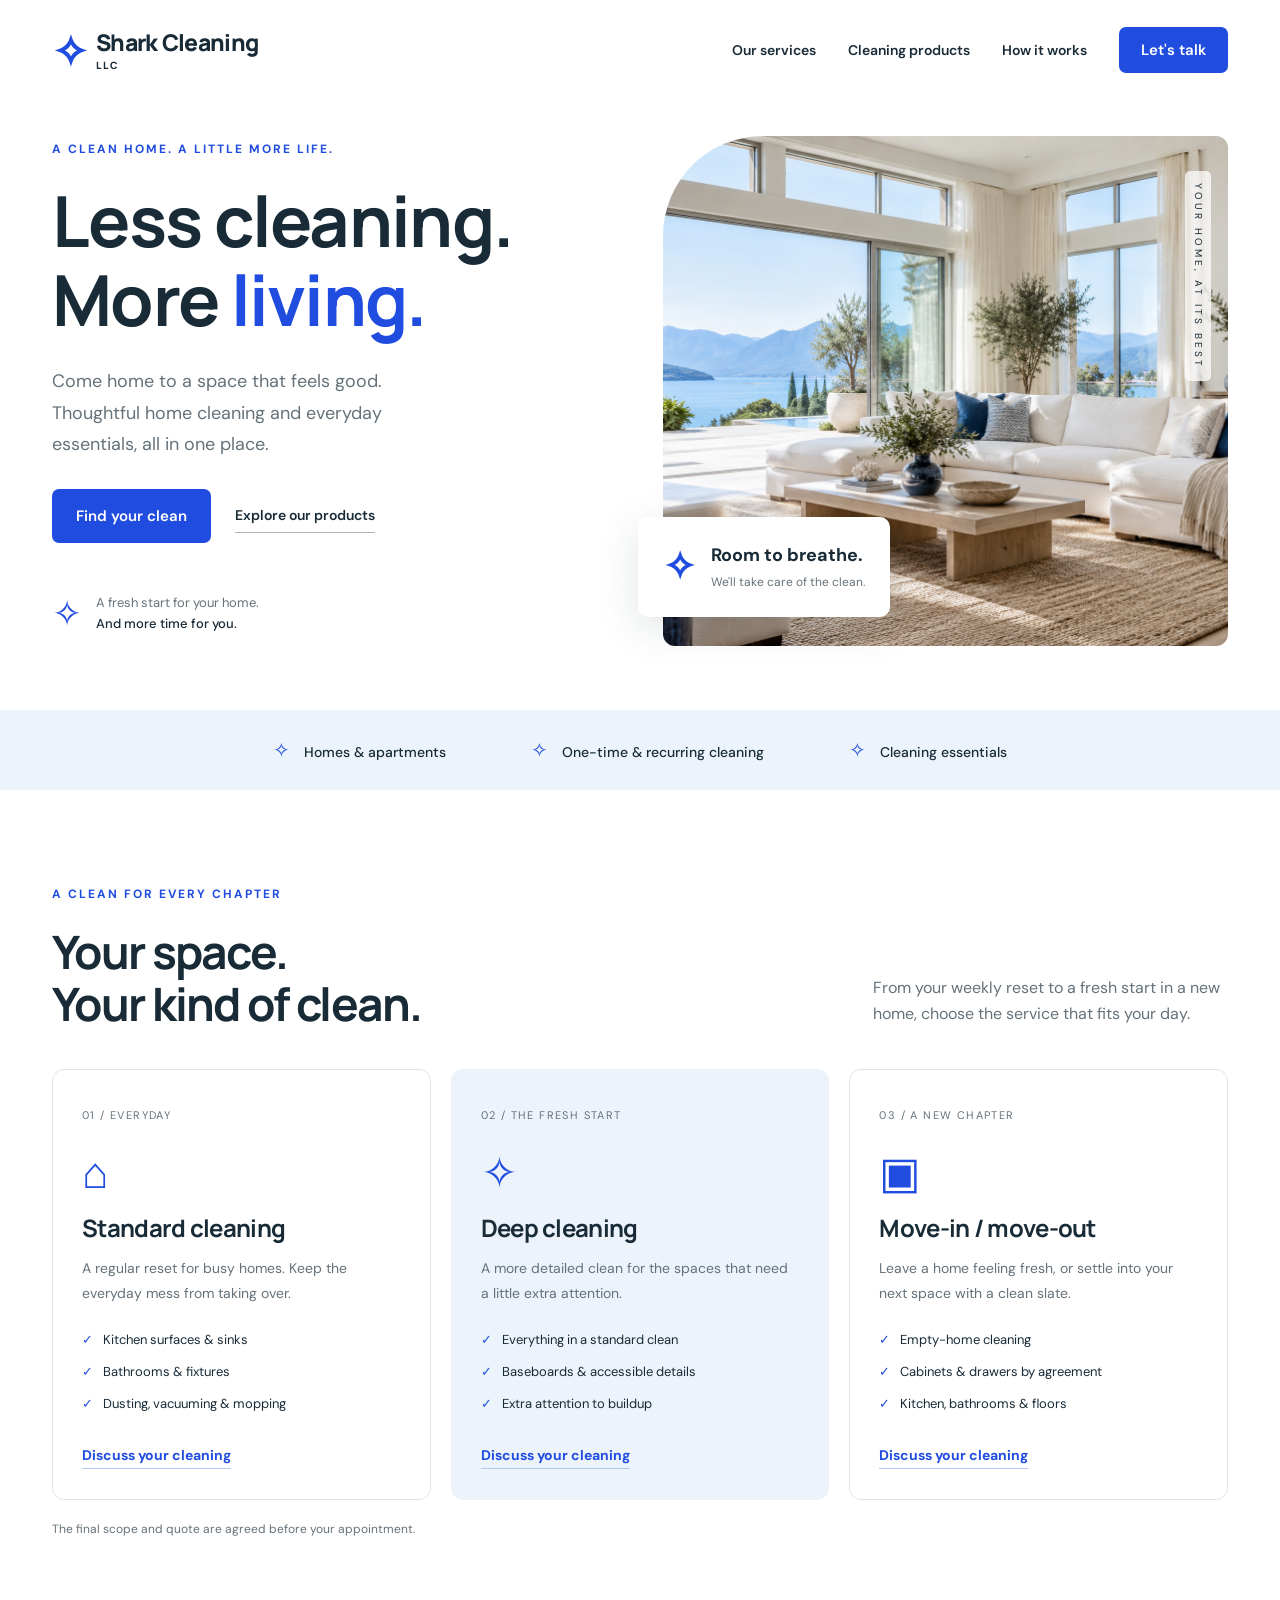
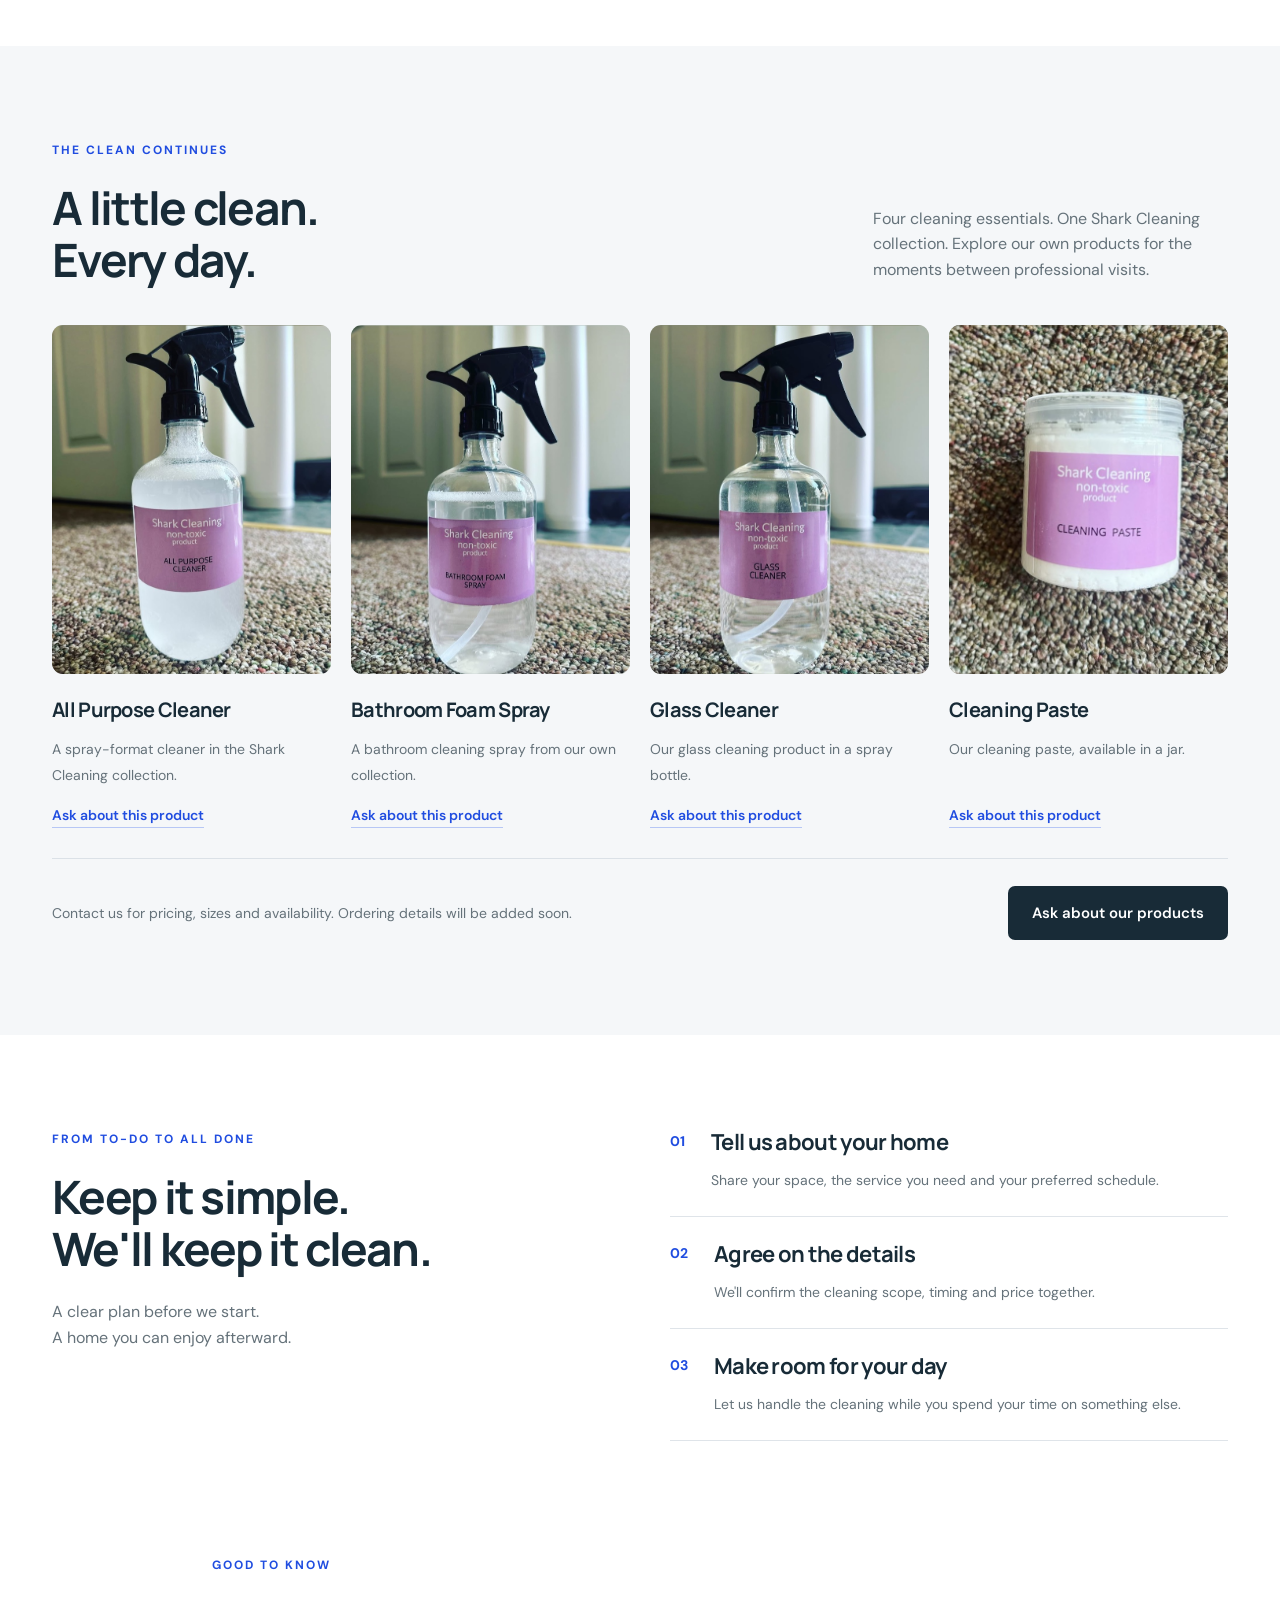
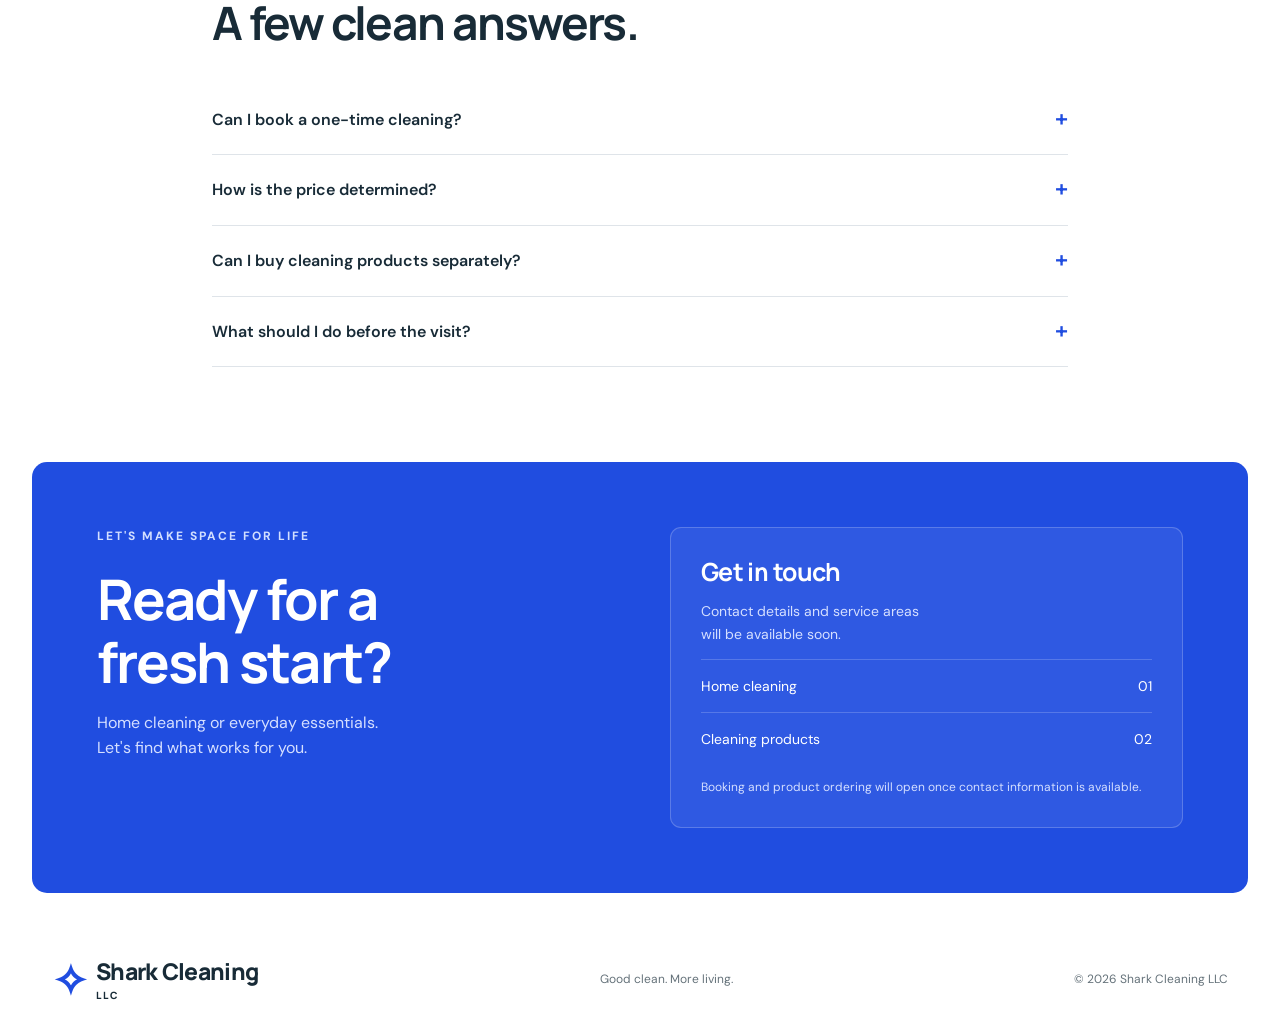
==== index.html @ 8e0f3766 "Add files via upload" ====
<!doctype html>
<html lang="en"><head><meta charset="UTF-8"><meta name="viewport" content="width=device-width,initial-scale=1"><title>Shark Cleaning LLC — Home cleaning & cleaning essentials</title><meta name="description" content="Explore home cleaning services and a collection of cleaning essentials from Shark Cleaning LLC."><link rel="icon" type="image/svg+xml" href="data:image/svg+xml,%3Csvg xmlns='http://www.w3.org/2000/svg' viewBox='0 0 32 32'%3E%3Crect width='32' height='32' rx='9' fill='%231d49db'/%3E%3Cpath d='M7 17L16 9l9 8M11 15v10h10V15' fill='none' stroke='white' stroke-width='2.5'/%3E%3C/svg%3E"><link rel="stylesheet" href="style.css"></head>
<body><header><a class="brand" href="#"><span class="brandmark">✧</span><span class="brand-name">Shark Cleaning<small>LLC</small></span></a><button class="menu" aria-label="Open navigation" aria-expanded="false">☰</button><nav aria-label="Main navigation"><a href="#services">Our services</a><a href="#products">Cleaning products</a><a href="#how">How it works</a><a class="button small" href="#contact">Let's talk</a></nav></header><main>
<section class="hero"><div class="hero-copy"><p class="eyebrow">A CLEAN HOME. A LITTLE MORE LIFE.</p><h1>Less cleaning.<br>More <span>living.</span></h1><p class="lead">Come home to a space that feels good. Thoughtful home cleaning and everyday essentials, all in one place.</p><div class="actions"><a class="button" href="#services">Find your clean</a><a class="text-link" href="#products">Explore our products</a></div><div class="hero-note"><span>✧</span><p>A fresh start for your home.<br><strong>And more time for you.</strong></p></div></div><div class="hero-visual"><img src="hero.png" alt="Bright, freshly cleaned living room with a white sofa and blue accents" width="1536" height="1024"><div class="photo-tag"><span>✧</span><div>Room to breathe.<small>We'll take care of the clean.</small></div></div><span class="vertical-label">YOUR HOME, AT ITS BEST</span></div></section>
<div class="ribbon"><span>Homes & apartments</span><span>One-time & recurring cleaning</span><span>Cleaning essentials</span></div>
<section id="services" class="section"><div class="section-heading"><div><p class="eyebrow">A CLEAN FOR EVERY CHAPTER</p><h2>Your space.<br>Your kind of clean.</h2></div><p>From your weekly reset to a fresh start in a new home, choose the service that fits your day.</p></div><div class="cards"><article class="service"><span class="card-number">01 / EVERYDAY</span><span class="service-icon">⌂</span><h3>Standard cleaning</h3><p>A regular reset for busy homes. Keep the everyday mess from taking over.</p><ul><li>Kitchen surfaces & sinks</li><li>Bathrooms & fixtures</li><li>Dusting, vacuuming & mopping</li></ul><a href="#contact">Discuss your cleaning</a></article><article class="service featured"><span class="card-number">02 / THE FRESH START</span><span class="service-icon">✧</span><h3>Deep cleaning</h3><p>A more detailed clean for the spaces that need a little extra attention.</p><ul><li>Everything in a standard clean</li><li>Baseboards & accessible details</li><li>Extra attention to buildup</li></ul><a href="#contact">Discuss your cleaning</a></article><article class="service"><span class="card-number">03 / A NEW CHAPTER</span><span class="service-icon">▣</span><h3>Move-in / move-out</h3><p>Leave a home feeling fresh, or settle into your next space with a clean slate.</p><ul><li>Empty-home cleaning</li><li>Cabinets & drawers by agreement</li><li>Kitchen, bathrooms & floors</li></ul><a href="#contact">Discuss your cleaning</a></article></div><p class="fine">The final scope and quote are agreed before your appointment.</p></section>
<section id="products" class="products section"><div class="section-heading"><div><p class="eyebrow">THE CLEAN CONTINUES</p><h2>A little clean.<br>Every day.</h2></div><p>Four cleaning essentials. One Shark Cleaning collection. Explore our own products for the moments between professional visits.</p></div><div class="product-grid real-products"><article class="product"><div class="product-photo spray"><img src="IMG_4723.jpeg" alt="Shark Cleaning All Purpose Cleaner" loading="lazy" width="709" height="1536"></div><div class="product-title"><h3>All Purpose Cleaner</h3></div><p>A spray-format cleaner in the Shark Cleaning collection.</p><a class="product-enquire" href="#contact">Ask about this product</a></article><article class="product"><div class="product-photo spray"><img src="IMG_4722.jpeg" alt="Shark Cleaning Bathroom Foam Spray" loading="lazy" width="709" height="1536"></div><div class="product-title"><h3>Bathroom Foam Spray</h3></div><p>A bathroom cleaning spray from our own collection.</p><a class="product-enquire" href="#contact">Ask about this product</a></article><article class="product"><div class="product-photo spray"><img src="IMG_4721.jpeg" alt="Shark Cleaning Glass Cleaner" loading="lazy" width="709" height="1536"></div><div class="product-title"><h3>Glass Cleaner</h3></div><p>Our glass cleaning product in a spray bottle.</p><a class="product-enquire" href="#contact">Ask about this product</a></article><article class="product"><div class="product-photo paste"><img src="IMG_4724.jpeg" alt="Shark Cleaning Cleaning Paste" loading="lazy" width="709" height="1536"></div><div class="product-title"><h3>Cleaning Paste</h3></div><p>Our cleaning paste, available in a jar.</p><a class="product-enquire" href="#contact">Ask about this product</a></article></div><div class="product-footer"><p>Contact us for pricing, sizes and availability. Ordering details will be added soon.</p><a class="button dark" href="#contact">Ask about our products</a></div></section>
<section id="how" class="section how"><div><p class="eyebrow">FROM TO-DO TO ALL DONE</p><h2>Keep it simple.<br>We'll keep it clean.</h2><p class="how-intro">A clear plan before we start.<br>A home you can enjoy afterward.</p></div><div class="steps"><article><span>01</span><div><h3>Tell us about your home</h3><p>Share your space, the service you need and your preferred schedule.</p></div></article><article><span>02</span><div><h3>Agree on the details</h3><p>We'll confirm the cleaning scope, timing and price together.</p></div></article><article><span>03</span><div><h3>Make room for your day</h3><p>Let us handle the cleaning while you spend your time on something else.</p></div></article></div></section>
<section class="faq section"><p class="eyebrow">GOOD TO KNOW</p><h2>A few clean answers.</h2><details><summary>Can I book a one-time cleaning?</summary><p>Yes. Explore standard, deep and move-in / move-out cleaning. Discuss the scope and available appointments before booking.</p></details><details><summary>How is the price determined?</summary><p>Your quote depends on the home's size, condition and the work requested. The price is agreed before the cleaning begins.</p></details><details><summary>Can I buy cleaning products separately?</summary><p>The cleaning collection is a separate part of our offering. Explore All Purpose Cleaner, Bathroom Foam Spray, Glass Cleaner and Cleaning Paste above. Prices and ordering information will be added here.</p></details><details><summary>What should I do before the visit?</summary><p>Put away personal items, arrange access and tell us about any surfaces or areas that need special care. We'll agree on the rest together.</p></details></section>
<section id="contact" class="contact"><div><p class="eyebrow">LET'S MAKE SPACE FOR LIFE</p><h2>Ready for a<br>fresh start?</h2><p>Home cleaning or everyday essentials.<br>Let's find what works for you.</p></div><div class="contact-card"><h3>Get in touch</h3><p>Contact details and service areas<br>will be available soon.</p><div class="contact-row"><span>Home cleaning</span><span>01</span></div><div class="contact-row"><span>Cleaning products</span><span>02</span></div><p class="contact-note">Booking and product ordering will open once contact information is available.</p></div></section>
</main><footer><a class="brand" href="#"><span class="brandmark">✧</span><span class="brand-name">Shark Cleaning<small>LLC</small></span></a><p>Good clean. More living.</p><span>© <span id="year">2026</span> Shark Cleaning LLC</span></footer><script src="script.js"></script></body></html>
---- style.css ----
@import url('https://fonts.googleapis.com/css2?family=DM+Sans:wght@400;500;600;700&family=Manrope:wght@400;500;600;700;800&display=swap');
:root{--blue:#204de0;--ink:#182b37;--muted:#65727a;--pale:#edf3fa}*{box-sizing:border-box}html{scroll-behavior:smooth;scroll-padding-top:90px}body{margin:0;background:#fff;color:var(--ink);font-family:'DM Sans',Arial,sans-serif;font-size:16px;line-height:1.6}a{color:inherit;text-decoration:none}button{font:inherit}header{height:100px;max-width:1320px;margin:auto;padding:0 52px;display:flex;align-items:center;justify-content:space-between}.brand{font-family:Manrope,Arial,sans-serif;font-size:27px;font-weight:800;letter-spacing:-1px;display:flex;align-items:center;gap:9px}.brandmark{color:var(--blue);font-size:43px;line-height:1}.brand-small{font-size:9px;letter-spacing:2px;align-self:flex-end;margin-bottom:8px;margin-left:2px}nav{display:flex;gap:32px;align-items:center;font-size:14px;font-weight:600}.button{display:inline-flex;background:var(--blue);color:white;align-items:center;justify-content:center;border-radius:7px;padding:15px 24px;font-weight:600;font-size:15px;transition:background .2s,transform .2s}.button:hover{background:#1238b7;transform:translateY(-2px)}.small{padding:11px 22px}.menu{display:none}.hero{max-width:1320px;min-height:610px;margin:auto;display:grid;grid-template-columns:1fr 1fr;padding:32px 52px 60px;gap:45px;align-items:center}.eyebrow{font-size:12px;font-weight:700;letter-spacing:2px;color:var(--blue);margin:0 0 22px}h1,h2,h3{font-family:Manrope,Arial,sans-serif;line-height:1.12;margin:0;font-weight:700;letter-spacing:-1.7px}h1{font-size:clamp(48px,5.5vw,76px)}h1 span{color:var(--blue)}.lead{max-width:410px;font-size:18px;color:var(--muted);line-height:1.75;margin:28px 0}.actions{display:flex;align-items:center;gap:24px}.text-link{font-size:14px;font-weight:600;border-bottom:1px solid #aab2bd;padding:5px 0}.hero-note{display:flex;gap:14px;align-items:center;margin-top:42px}.hero-note>span{font-size:36px;color:var(--blue)}.hero-note p{font-size:13px;color:var(--muted);line-height:1.6;margin:0}.hero-note strong{font-weight:500;color:var(--ink)}.hero-visual{position:relative;min-width:0}.hero-visual img{width:100%;height:510px;object-fit:cover;border-radius:100px 12px 12px 12px;display:block;background:#e5eef5}.photo-tag{position:absolute;bottom:29px;left:-25px;background:white;padding:19px 25px;border-radius:10px;display:flex;gap:15px;align-items:center;box-shadow:0 10px 40px #142e3821;font-weight:700;font-size:18px}.photo-tag>span{font-size:39px;color:var(--blue)}.photo-tag small{display:block;color:var(--muted);font-size:12px;font-weight:400;margin-top:3px}.vertical-label{position:absolute;right:17px;top:35px;writing-mode:vertical-rl;font-size:10px;letter-spacing:3px;background:#ffffffbc;padding:12px 5px;border-radius:5px}.ribbon{display:flex;justify-content:center;gap:85px;background:var(--pale);padding:24px;font-size:14px;font-weight:500}.ribbon span:before{content:'✧';color:var(--blue);margin-right:14px;font-size:20px}.section{max-width:1320px;margin:auto;padding:95px 52px}.section-heading{display:flex;justify-content:space-between;gap:45px;align-items:flex-end;margin-bottom:40px}h2{font-size:46px}.section-heading>p{max-width:355px;color:var(--muted);margin:0 0 3px;font-size:16px}.cards{display:grid;grid-template-columns:repeat(3,1fr);gap:20px}.service{border:1px solid #dde4eb;border-radius:12px;padding:31px 29px}.featured{background:var(--pale);border-color:var(--pale)}.card-number{font-size:11px;letter-spacing:1.4px;color:var(--muted)}.service-icon{display:block;font-size:44px;color:var(--blue);margin:24px 0 20px;line-height:1}h3{font-size:24px;letter-spacing:-.7px}.service p,.product p{color:var(--muted);font-size:14px;line-height:1.8}.service ul{padding:0;list-style:none;font-size:13px;margin:24px 0 28px}.service li{margin:11px 0}.service li:before{content:'✓';color:var(--blue);margin-right:10px}.service a{font-size:14px;color:var(--blue);font-weight:700;border-bottom:1px solid #b7c7f5;padding-bottom:4px}.fine{color:var(--muted);font-size:12px;margin-top:20px}.products{max-width:none;background:#f5f7f9;padding-left:max(52px,calc((100vw - 1216px)/2));padding-right:max(52px,calc((100vw - 1216px)/2))}.product-grid{display:grid;grid-template-columns:repeat(3,1fr);gap:24px}.product-art{height:290px;border-radius:11px;padding:22px 26px;position:relative;overflow:hidden;display:flex;flex-direction:column;justify-content:space-between}.p1{background:#dbe7fb;color:#2349b9}.p2{background:#1f49d6;color:#fff}.p3{background:#d6e8e8;color:#254d50}.product-art>span{font-size:13px;letter-spacing:2px}.product-art p{font-size:10px;letter-spacing:2px;color:inherit}.product-art h3{font-size:35px;line-height:1.15;position:relative;z-index:1}.art-star{position:absolute;right:14px;top:23px;font-size:155px;opacity:.25;line-height:1}.product-title{display:flex;justify-content:space-between;align-items:center;gap:10px;margin-top:23px}.product-title h3{font-size:19px}.product-title>span{font-size:11px;color:var(--muted)}.product-footer{display:flex;align-items:center;justify-content:space-between;border-top:1px solid #dbe1e7;padding-top:27px;margin-top:30px;gap:20px}.product-footer p{font-size:14px;color:var(--muted)}.dark{background:var(--ink)}.how{display:grid;grid-template-columns:1fr 1fr;gap:60px}.how-intro{color:var(--muted);margin-top:25px}.steps article{display:flex;gap:26px;padding:25px 0;border-bottom:1px solid #dfe4e9}.steps article:first-child{padding-top:0}.steps article>span{font-size:14px;color:var(--blue);font-weight:700}.steps h3{font-size:22px}.steps p{font-size:14px;color:var(--muted);margin-bottom:0}.faq{padding-top:20px;max-width:960px}.faq h2{margin-bottom:36px}.faq details{border-bottom:1px solid #dfe4e9;padding:22px 0}.faq summary{cursor:pointer;font-weight:600;list-style:none;display:flex;justify-content:space-between;gap:20px}.faq summary:after{content:'+';color:var(--blue);font-size:23px;line-height:1}.faq details[open] summary:after{content:'−'}.faq details p{color:var(--muted);font-size:14px;max-width:680px}.contact{max-width:1216px;margin:0 auto 65px;background:var(--blue);border-radius:15px;color:#fff;padding:65px;display:grid;grid-template-columns:1fr 1fr;gap:60px}.contact .eyebrow{color:#d2dfff}.contact h2{font-size:56px}.contact>div>p{color:#d5dfff}.contact-card{background:#ffffff12;border:1px solid #ffffff35;border-radius:11px;padding:30px}.contact-card h3{font-size:25px}.contact-card p{font-size:14px;color:#d5dfff}.contact-row{display:flex;justify-content:space-between;padding:15px 0;border-top:1px solid #ffffff30;font-size:14px}.contact-note{font-size:12px!important;margin-bottom:0}footer{max-width:1320px;margin:auto;padding:0 52px 35px;display:flex;justify-content:space-between;align-items:center;gap:20px}footer .brand{font-size:22px}footer p,footer>span{font-size:12px;color:var(--muted)}a:focus-visible,button:focus-visible,summary:focus-visible{outline:3px solid #77a6ff;outline-offset:5px}section{scroll-margin-top:25px}@media(max-width:1000px){header{padding:0 30px}nav{gap:20px}.brand-small{display:none}.hero{padding:20px 30px 50px;gap:30px}h1{font-size:57px}.hero-visual img{height:470px}.actions{gap:15px;flex-wrap:wrap}.ribbon{gap:30px}.section{padding:70px 30px}.products{padding:70px 30px}.service{padding:24px 20px}.contact{margin:0 30px 50px;padding:45px;gap:35px}.contact h2{font-size:48px}.product-title{align-items:flex-start;flex-direction:column}footer{padding:0 30px 30px}}@media(max-width:700px){header{height:80px;padding:0 22px;position:relative}.brand{font-size:24px}.menu{display:block;border:0;background:var(--pale);border-radius:7px;padding:6px 12px;color:var(--ink);font-size:22px}nav{display:none;position:absolute;top:75px;left:20px;right:20px;z-index:10;background:#fff;box-shadow:0 10px 30px #182b3722;padding:22px;border-radius:10px;align-items:stretch}nav.open{display:flex;flex-direction:column;gap:20px}.hero{grid-template-columns:1fr;padding:28px 22px 40px;gap:35px}h1{font-size:58px}.eyebrow{font-size:10px;letter-spacing:1.7px;margin-bottom:18px}.lead{font-size:16px;margin:23px 0}.hero-note{margin-top:25px}.hero-visual img{height:370px;border-top-left-radius:70px}.photo-tag{left:15px;bottom:20px;padding:15px 19px;font-size:16px}.ribbon{gap:14px;justify-content:flex-start;flex-wrap:wrap;padding:20px 22px;font-size:12px}.ribbon span:before{margin-right:7px}.section,.products{padding:58px 22px}.section-heading{display:block;margin-bottom:28px}.section-heading>p{margin-top:23px}h2{font-size:37px}.cards,.product-grid,.how{grid-template-columns:1fr}.service{padding:28px}.service-icon{margin:20px 0}.service p{max-width:400px}.product-art{height:260px}.product-title{flex-direction:row;align-items:center}.product-footer{flex-direction:column;align-items:flex-start}.how{gap:32px}.faq{padding-top:10px}.faq summary{font-size:15px}.contact{margin:0 22px 35px;padding:33px 25px;grid-template-columns:1fr;gap:25px}.contact h2{font-size:45px}.contact-card{padding:23px}footer{padding:0 22px 28px;flex-wrap:wrap}footer p{display:none}footer>span{font-size:11px}.product-art h3{font-size:37px}}@media(prefers-reduced-motion:reduce){html{scroll-behavior:auto}.button{transition:none}}

/* Shark Cleaning brand and real product collection */
.brand-name{display:flex;flex-direction:column;font-size:23px;line-height:1.2;letter-spacing:-.7px}.brand-name small{font-size:10px;letter-spacing:2px;margin-top:3px}.real-products{grid-template-columns:repeat(4,minmax(0,1fr));gap:20px}.product-photo{position:relative;overflow:hidden;aspect-ratio:709/887;border-radius:11px;background:#dae1dc}.product-photo img{position:absolute;top:0;left:0;width:100%;height:auto;display:block;transform:translateY(-19.2057%)}.product-photo.paste{aspect-ratio:709/887;background:#dce1dc}.product-photo.paste img{top:10%;transform:translateY(-25%)}.real-products .product-title h3{font-size:20px;line-height:1.3}.product-enquire{font-size:14px;font-weight:600;color:var(--blue);border-bottom:1px solid #b7c7f5;padding-bottom:3px}.real-products .product p{min-height:51px}.product-photo.paste{background:#808273}.product-photo.paste img{top:0;transform:translateY(-25%);width:125%;max-width:none;left:-12.5%}.product-photo.paste{aspect-ratio:1/1.251}
@media(max-width:1000px){.real-products{grid-template-columns:repeat(2,minmax(0,1fr))}.brand-name{font-size:20px}nav{gap:20px}}@media(max-width:700px){.real-products{grid-template-columns:repeat(2,minmax(0,1fr));gap:26px 15px}.real-products .product-title h3{font-size:17px}.real-products .product p{font-size:13px;min-height:70px}.product-enquire{font-size:12px}.brand-name{font-size:22px}.product-photo{border-radius:8px}}@media(max-width:360px){.real-products{grid-template-columns:1fr}.real-products .product p{min-height:0}}
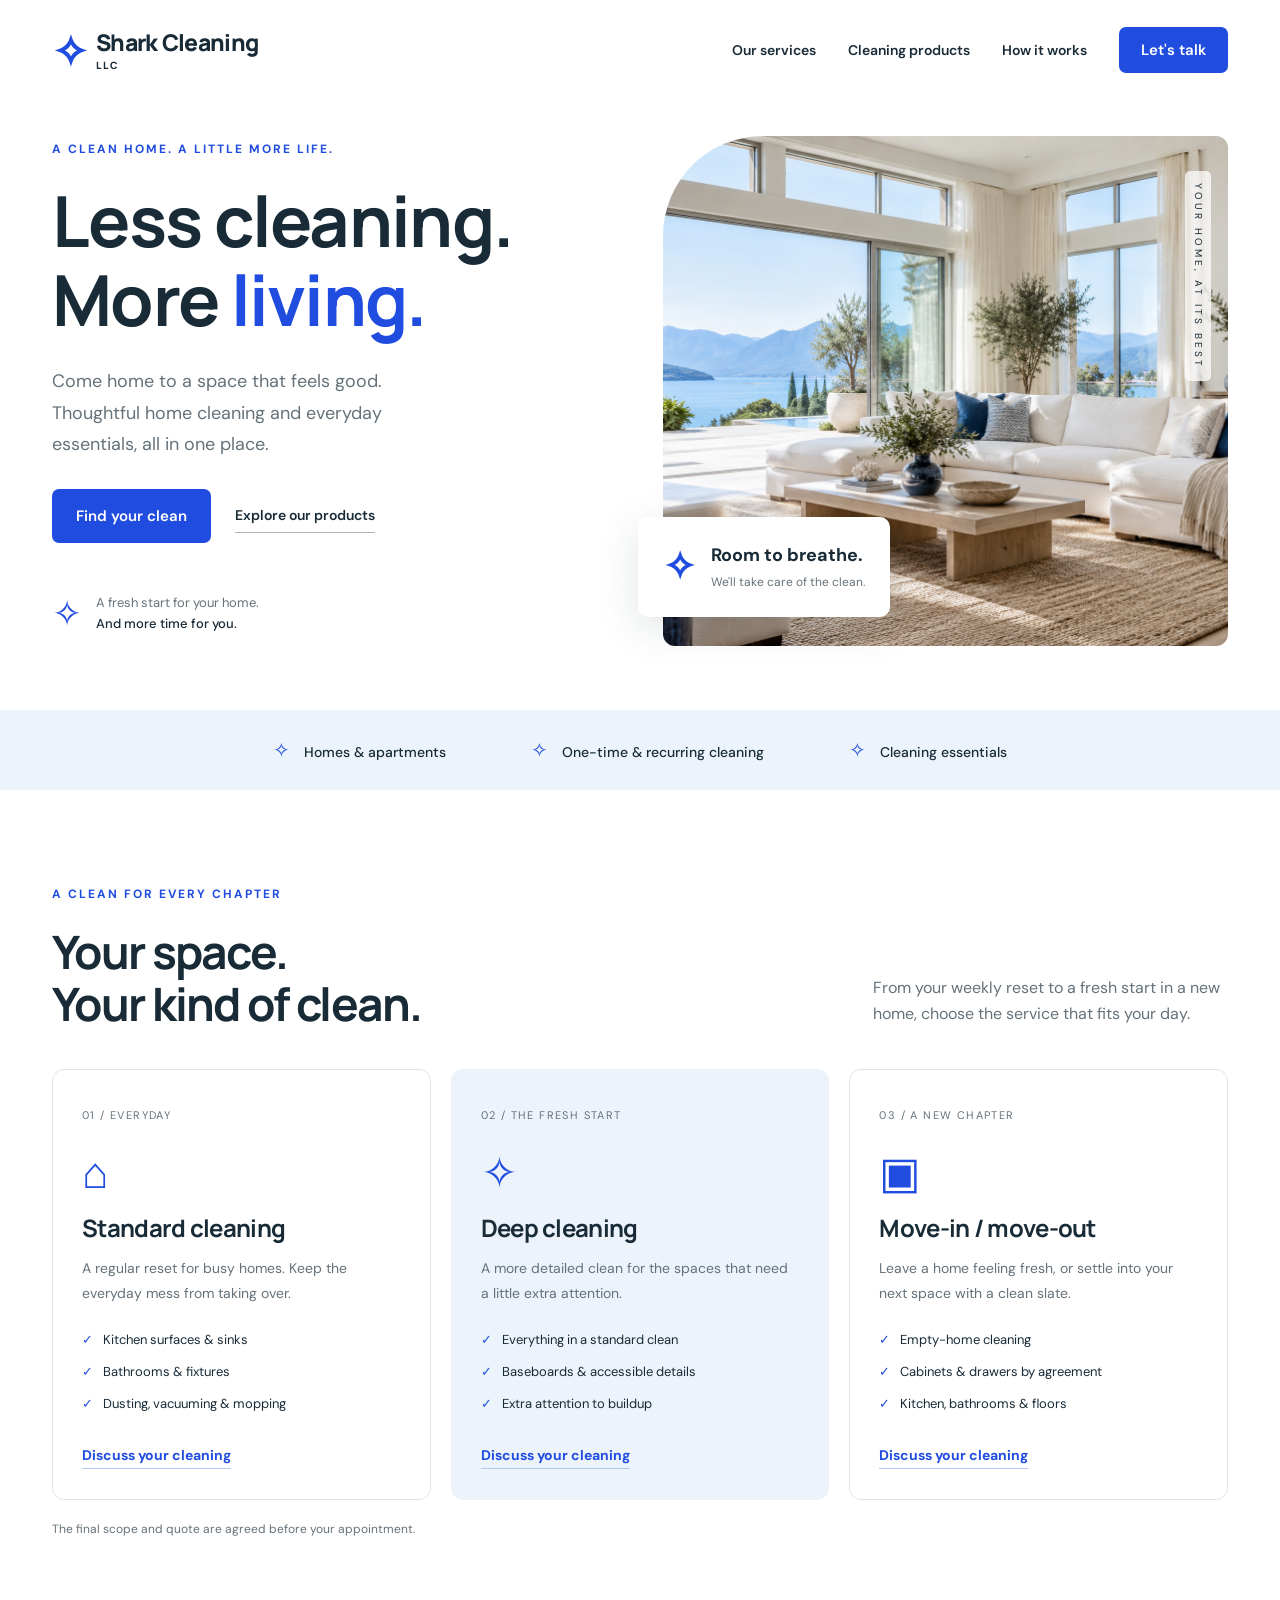
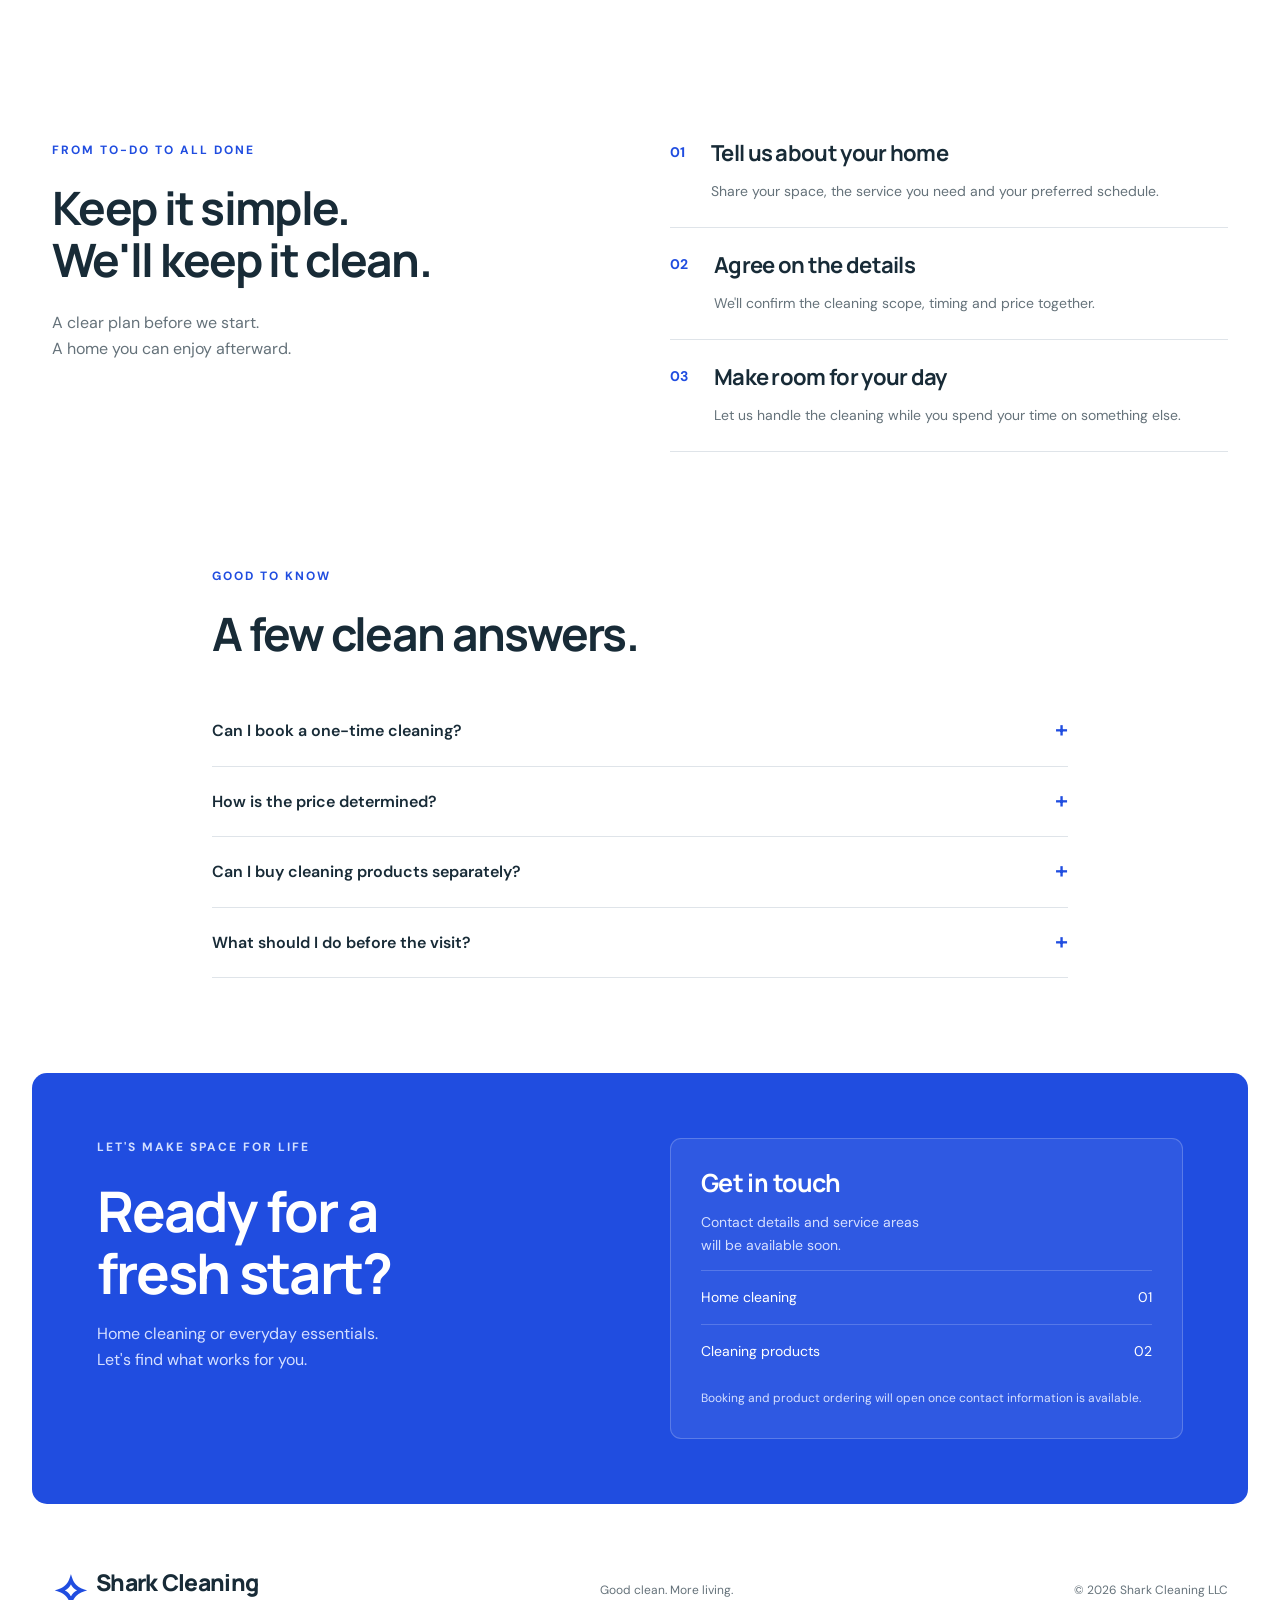
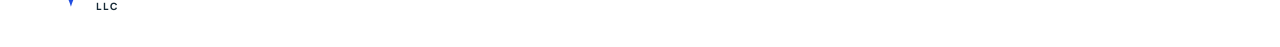
==== commit 25c097d4: "Add files via upload" ====
--- a/index.html
+++ b/index.html
@@ -1,11 +1,245 @@
 <!doctype html>
-<html lang="en"><head><meta charset="UTF-8"><meta name="viewport" content="width=device-width,initial-scale=1"><title>Shark Cleaning LLC — Home cleaning & cleaning essentials</title><meta name="description" content="Explore home cleaning services and a collection of cleaning essentials from Shark Cleaning LLC."><link rel="icon" type="image/svg+xml" href="data:image/svg+xml,%3Csvg xmlns='http://www.w3.org/2000/svg' viewBox='0 0 32 32'%3E%3Crect width='32' height='32' rx='9' fill='%231d49db'/%3E%3Cpath d='M7 17L16 9l9 8M11 15v10h10V15' fill='none' stroke='white' stroke-width='2.5'/%3E%3C/svg%3E"><link rel="stylesheet" href="style.css"></head>
-<body><header><a class="brand" href="#"><span class="brandmark">✧</span><span class="brand-name">Shark Cleaning<small>LLC</small></span></a><button class="menu" aria-label="Open navigation" aria-expanded="false">☰</button><nav aria-label="Main navigation"><a href="#services">Our services</a><a href="#products">Cleaning products</a><a href="#how">How it works</a><a class="button small" href="#contact">Let's talk</a></nav></header><main>
-<section class="hero"><div class="hero-copy"><p class="eyebrow">A CLEAN HOME. A LITTLE MORE LIFE.</p><h1>Less cleaning.<br>More <span>living.</span></h1><p class="lead">Come home to a space that feels good. Thoughtful home cleaning and everyday essentials, all in one place.</p><div class="actions"><a class="button" href="#services">Find your clean</a><a class="text-link" href="#products">Explore our products</a></div><div class="hero-note"><span>✧</span><p>A fresh start for your home.<br><strong>And more time for you.</strong></p></div></div><div class="hero-visual"><img src="hero.png" alt="Bright, freshly cleaned living room with a white sofa and blue accents" width="1536" height="1024"><div class="photo-tag"><span>✧</span><div>Room to breathe.<small>We'll take care of the clean.</small></div></div><span class="vertical-label">YOUR HOME, AT ITS BEST</span></div></section>
-<div class="ribbon"><span>Homes & apartments</span><span>One-time & recurring cleaning</span><span>Cleaning essentials</span></div>
-<section id="services" class="section"><div class="section-heading"><div><p class="eyebrow">A CLEAN FOR EVERY CHAPTER</p><h2>Your space.<br>Your kind of clean.</h2></div><p>From your weekly reset to a fresh start in a new home, choose the service that fits your day.</p></div><div class="cards"><article class="service"><span class="card-number">01 / EVERYDAY</span><span class="service-icon">⌂</span><h3>Standard cleaning</h3><p>A regular reset for busy homes. Keep the everyday mess from taking over.</p><ul><li>Kitchen surfaces & sinks</li><li>Bathrooms & fixtures</li><li>Dusting, vacuuming & mopping</li></ul><a href="#contact">Discuss your cleaning</a></article><article class="service featured"><span class="card-number">02 / THE FRESH START</span><span class="service-icon">✧</span><h3>Deep cleaning</h3><p>A more detailed clean for the spaces that need a little extra attention.</p><ul><li>Everything in a standard clean</li><li>Baseboards & accessible details</li><li>Extra attention to buildup</li></ul><a href="#contact">Discuss your cleaning</a></article><article class="service"><span class="card-number">03 / A NEW CHAPTER</span><span class="service-icon">▣</span><h3>Move-in / move-out</h3><p>Leave a home feeling fresh, or settle into your next space with a clean slate.</p><ul><li>Empty-home cleaning</li><li>Cabinets & drawers by agreement</li><li>Kitchen, bathrooms & floors</li></ul><a href="#contact">Discuss your cleaning</a></article></div><p class="fine">The final scope and quote are agreed before your appointment.</p></section>
-<section id="products" class="products section"><div class="section-heading"><div><p class="eyebrow">THE CLEAN CONTINUES</p><h2>A little clean.<br>Every day.</h2></div><p>Four cleaning essentials. One Shark Cleaning collection. Explore our own products for the moments between professional visits.</p></div><div class="product-grid real-products"><article class="product"><div class="product-photo spray"><img src="IMG_4723.jpeg" alt="Shark Cleaning All Purpose Cleaner" loading="lazy" width="709" height="1536"></div><div class="product-title"><h3>All Purpose Cleaner</h3></div><p>A spray-format cleaner in the Shark Cleaning collection.</p><a class="product-enquire" href="#contact">Ask about this product</a></article><article class="product"><div class="product-photo spray"><img src="IMG_4722.jpeg" alt="Shark Cleaning Bathroom Foam Spray" loading="lazy" width="709" height="1536"></div><div class="product-title"><h3>Bathroom Foam Spray</h3></div><p>A bathroom cleaning spray from our own collection.</p><a class="product-enquire" href="#contact">Ask about this product</a></article><article class="product"><div class="product-photo spray"><img src="IMG_4721.jpeg" alt="Shark Cleaning Glass Cleaner" loading="lazy" width="709" height="1536"></div><div class="product-title"><h3>Glass Cleaner</h3></div><p>Our glass cleaning product in a spray bottle.</p><a class="product-enquire" href="#contact">Ask about this product</a></article><article class="product"><div class="product-photo paste"><img src="IMG_4724.jpeg" alt="Shark Cleaning Cleaning Paste" loading="lazy" width="709" height="1536"></div><div class="product-title"><h3>Cleaning Paste</h3></div><p>Our cleaning paste, available in a jar.</p><a class="product-enquire" href="#contact">Ask about this product</a></article></div><div class="product-footer"><p>Contact us for pricing, sizes and availability. Ordering details will be added soon.</p><a class="button dark" href="#contact">Ask about our products</a></div></section>
-<section id="how" class="section how"><div><p class="eyebrow">FROM TO-DO TO ALL DONE</p><h2>Keep it simple.<br>We'll keep it clean.</h2><p class="how-intro">A clear plan before we start.<br>A home you can enjoy afterward.</p></div><div class="steps"><article><span>01</span><div><h3>Tell us about your home</h3><p>Share your space, the service you need and your preferred schedule.</p></div></article><article><span>02</span><div><h3>Agree on the details</h3><p>We'll confirm the cleaning scope, timing and price together.</p></div></article><article><span>03</span><div><h3>Make room for your day</h3><p>Let us handle the cleaning while you spend your time on something else.</p></div></article></div></section>
-<section class="faq section"><p class="eyebrow">GOOD TO KNOW</p><h2>A few clean answers.</h2><details><summary>Can I book a one-time cleaning?</summary><p>Yes. Explore standard, deep and move-in / move-out cleaning. Discuss the scope and available appointments before booking.</p></details><details><summary>How is the price determined?</summary><p>Your quote depends on the home's size, condition and the work requested. The price is agreed before the cleaning begins.</p></details><details><summary>Can I buy cleaning products separately?</summary><p>The cleaning collection is a separate part of our offering. Explore All Purpose Cleaner, Bathroom Foam Spray, Glass Cleaner and Cleaning Paste above. Prices and ordering information will be added here.</p></details><details><summary>What should I do before the visit?</summary><p>Put away personal items, arrange access and tell us about any surfaces or areas that need special care. We'll agree on the rest together.</p></details></section>
-<section id="contact" class="contact"><div><p class="eyebrow">LET'S MAKE SPACE FOR LIFE</p><h2>Ready for a<br>fresh start?</h2><p>Home cleaning or everyday essentials.<br>Let's find what works for you.</p></div><div class="contact-card"><h3>Get in touch</h3><p>Contact details and service areas<br>will be available soon.</p><div class="contact-row"><span>Home cleaning</span><span>01</span></div><div class="contact-row"><span>Cleaning products</span><span>02</span></div><p class="contact-note">Booking and product ordering will open once contact information is available.</p></div></section>
-</main><footer><a class="brand" href="#"><span class="brandmark">✧</span><span class="brand-name">Shark Cleaning<small>LLC</small></span></a><p>Good clean. More living.</p><span>© <span id="year">2026</span> Shark Cleaning LLC</span></footer><script src="script.js"></script></body></html>
+<html lang="en">
+  <head>
+    <meta charset="UTF-8" />
+    <meta name="viewport" content="width=device-width,initial-scale=1" />
+    <title>Shark Cleaning LLC — Home cleaning & cleaning essentials</title>
+    <meta
+      name="description"
+      content="Explore home cleaning services and a collection of cleaning essentials from Shark Cleaning LLC."
+    />
+    <link
+      rel="icon"
+      type="image/svg+xml"
+      href="data:image/svg+xml,%3Csvg xmlns='http://www.w3.org/2000/svg' viewBox='0 0 32 32'%3E%3Crect width='32' height='32' rx='9' fill='%231d49db'/%3E%3Cpath d='M7 17L16 9l9 8M11 15v10h10V15' fill='none' stroke='white' stroke-width='2.5'/%3E%3C/svg%3E"
+    />
+    <link rel="stylesheet" href="style.css" />
+  </head>
+  <body>
+    <header>
+      <a class="brand" href="#">
+        <span class="brandmark">✧</span>
+        <span class="brand-name">Shark Cleaning<small>LLC</small></span></a
+      ><button class="menu" aria-label="Open navigation" aria-expanded="false">
+        ☰
+      </button>
+      <nav aria-label="Main navigation">
+        <a href="#services">Our services</a
+        ><a href="cleans.html">Cleaning products</a><a href="#how">How it works</a
+        ><a class="button small" href="#contact">Let's talk</a>
+      </nav>
+    </header>
+    <main>
+      <section class="hero">
+        <div class="hero-copy">
+          <p class="eyebrow">A CLEAN HOME. A LITTLE MORE LIFE.</p>
+          <h1>Less cleaning.<br />More <span>living.</span></h1>
+          <p class="lead">
+            Come home to a space that feels good. Thoughtful home cleaning and
+            everyday essentials, all in one place.
+          </p>
+          <div class="actions">
+            <a class="button" href="#services">Find your clean</a
+            ><a class="text-link" href="cleans.html">Explore our products</a>
+          </div>
+          <div class="hero-note">
+            <span>✧</span>
+            <p>
+              A fresh start for your home.<br /><strong
+                >And more time for you.</strong
+              >
+            </p>
+          </div>
+        </div>
+        <div class="hero-visual">
+          <img
+            src="hero.png"
+            alt="Bright, freshly cleaned living room with a white sofa and blue accents"
+            width="1536"
+            height="1024"
+          />
+          <div class="photo-tag">
+            <span>✧</span>
+            <div>
+              Room to breathe.<small>We'll take care of the clean.</small>
+            </div>
+          </div>
+          <span class="vertical-label">YOUR HOME, AT ITS BEST</span>
+        </div>
+      </section>
+      <div class="ribbon">
+        <span>Homes & apartments</span><span>One-time & recurring cleaning</span
+        ><span>Cleaning essentials</span>
+      </div>
+      <section id="services" class="section">
+        <div class="section-heading">
+          <div>
+            <p class="eyebrow">A CLEAN FOR EVERY CHAPTER</p>
+            <h2>Your space.<br />Your kind of clean.</h2>
+          </div>
+          <p>
+            From your weekly reset to a fresh start in a new home, choose the
+            service that fits your day.
+          </p>
+        </div>
+        <div class="cards">
+          <article class="service">
+            <span class="card-number">01 / EVERYDAY</span
+            ><span class="service-icon">⌂</span>
+            <h3>Standard cleaning</h3>
+            <p>
+              A regular reset for busy homes. Keep the everyday mess from taking
+              over.
+            </p>
+            <ul>
+              <li>Kitchen surfaces & sinks</li>
+              <li>Bathrooms & fixtures</li>
+              <li>Dusting, vacuuming & mopping</li>
+            </ul>
+            <a href="#contact">Discuss your cleaning</a>
+          </article>
+          <article class="service featured">
+            <span class="card-number">02 / THE FRESH START</span
+            ><span class="service-icon">✧</span>
+            <h3>Deep cleaning</h3>
+            <p>
+              A more detailed clean for the spaces that need a little extra
+              attention.
+            </p>
+            <ul>
+              <li>Everything in a standard clean</li>
+              <li>Baseboards & accessible details</li>
+              <li>Extra attention to buildup</li>
+            </ul>
+            <a href="#contact">Discuss your cleaning</a>
+          </article>
+          <article class="service">
+            <span class="card-number">03 / A NEW CHAPTER</span
+            ><span class="service-icon">▣</span>
+            <h3>Move-in / move-out</h3>
+            <p>
+              Leave a home feeling fresh, or settle into your next space with a
+              clean slate.
+            </p>
+            <ul>
+              <li>Empty-home cleaning</li>
+              <li>Cabinets & drawers by agreement</li>
+              <li>Kitchen, bathrooms & floors</li>
+            </ul>
+            <a href="#contact">Discuss your cleaning</a>
+          </article>
+        </div>
+        <p class="fine">
+          The final scope and quote are agreed before your appointment.
+        </p>
+      </section>
+      <section id="how" class="section how">
+        <div>
+          <p class="eyebrow">FROM TO-DO TO ALL DONE</p>
+          <h2>Keep it simple.<br />We'll keep it clean.</h2>
+          <p class="how-intro">
+            A clear plan before we start.<br />A home you can enjoy afterward.
+          </p>
+        </div>
+        <div class="steps">
+          <article>
+            <span>01</span>
+            <div>
+              <h3>Tell us about your home</h3>
+              <p>
+                Share your space, the service you need and your preferred
+                schedule.
+              </p>
+            </div>
+          </article>
+          <article>
+            <span>02</span>
+            <div>
+              <h3>Agree on the details</h3>
+              <p>
+                We'll confirm the cleaning scope, timing and price together.
+              </p>
+            </div>
+          </article>
+          <article>
+            <span>03</span>
+            <div>
+              <h3>Make room for your day</h3>
+              <p>
+                Let us handle the cleaning while you spend your time on
+                something else.
+              </p>
+            </div>
+          </article>
+        </div>
+      </section>
+      <section class="faq section">
+        <p class="eyebrow">GOOD TO KNOW</p>
+        <h2>A few clean answers.</h2>
+        <details>
+          <summary>Can I book a one-time cleaning?</summary>
+          <p>
+            Yes. Explore standard, deep and move-in / move-out cleaning. Discuss
+            the scope and available appointments before booking.
+          </p>
+        </details>
+        <details>
+          <summary>How is the price determined?</summary>
+          <p>
+            Your quote depends on the home's size, condition and the work
+            requested. The price is agreed before the cleaning begins.
+          </p>
+        </details>
+        <details>
+          <summary>Can I buy cleaning products separately?</summary>
+          <p>
+            The cleaning collection is a separate part of our offering. Explore
+            All Purpose Cleaner, Bathroom Foam Spray, Glass Cleaner and Cleaning
+            Paste above. Prices and ordering information will be added here.
+          </p>
+        </details>
+        <details>
+          <summary>What should I do before the visit?</summary>
+          <p>
+            Put away personal items, arrange access and tell us about any
+            surfaces or areas that need special care. We'll agree on the rest
+            together.
+          </p>
+        </details>
+      </section>
+      <section id="contact" class="contact">
+        <div>
+          <p class="eyebrow">LET'S MAKE SPACE FOR LIFE</p>
+          <h2>Ready for a<br />fresh start?</h2>
+          <p>
+            Home cleaning or everyday essentials.<br />Let's find what works for
+            you.
+          </p>
+        </div>
+        <div class="contact-card">
+          <h3>Get in touch</h3>
+          <p>Contact details and service areas<br />will be available soon.</p>
+          <div class="contact-row">
+            <span>Home cleaning</span><span>01</span>
+          </div>
+          <div class="contact-row">
+            <span>Cleaning products</span><span>02</span>
+          </div>
+          <p class="contact-note">
+            Booking and product ordering will open once contact information is
+            available.
+          </p>
+        </div>
+      </section>
+    </main>
+    <footer>
+      <a class="brand" href="#"
+        ><span class="brandmark">✧</span
+        ><span class="brand-name">Shark Cleaning<small>LLC</small></span></a
+      >
+      <p>Good clean. More living.</p>
+      <span>© <span id="year">2026</span> Shark Cleaning LLC</span>
+    </footer>
+    <script src="script.js"></script>
+  </body>
+</html>
--- a/style.css
+++ b/style.css
@@ -1,6 +1,846 @@
-@import url('https://fonts.googleapis.com/css2?family=DM+Sans:wght@400;500;600;700&family=Manrope:wght@400;500;600;700;800&display=swap');
-:root{--blue:#204de0;--ink:#182b37;--muted:#65727a;--pale:#edf3fa}*{box-sizing:border-box}html{scroll-behavior:smooth;scroll-padding-top:90px}body{margin:0;background:#fff;color:var(--ink);font-family:'DM Sans',Arial,sans-serif;font-size:16px;line-height:1.6}a{color:inherit;text-decoration:none}button{font:inherit}header{height:100px;max-width:1320px;margin:auto;padding:0 52px;display:flex;align-items:center;justify-content:space-between}.brand{font-family:Manrope,Arial,sans-serif;font-size:27px;font-weight:800;letter-spacing:-1px;display:flex;align-items:center;gap:9px}.brandmark{color:var(--blue);font-size:43px;line-height:1}.brand-small{font-size:9px;letter-spacing:2px;align-self:flex-end;margin-bottom:8px;margin-left:2px}nav{display:flex;gap:32px;align-items:center;font-size:14px;font-weight:600}.button{display:inline-flex;background:var(--blue);color:white;align-items:center;justify-content:center;border-radius:7px;padding:15px 24px;font-weight:600;font-size:15px;transition:background .2s,transform .2s}.button:hover{background:#1238b7;transform:translateY(-2px)}.small{padding:11px 22px}.menu{display:none}.hero{max-width:1320px;min-height:610px;margin:auto;display:grid;grid-template-columns:1fr 1fr;padding:32px 52px 60px;gap:45px;align-items:center}.eyebrow{font-size:12px;font-weight:700;letter-spacing:2px;color:var(--blue);margin:0 0 22px}h1,h2,h3{font-family:Manrope,Arial,sans-serif;line-height:1.12;margin:0;font-weight:700;letter-spacing:-1.7px}h1{font-size:clamp(48px,5.5vw,76px)}h1 span{color:var(--blue)}.lead{max-width:410px;font-size:18px;color:var(--muted);line-height:1.75;margin:28px 0}.actions{display:flex;align-items:center;gap:24px}.text-link{font-size:14px;font-weight:600;border-bottom:1px solid #aab2bd;padding:5px 0}.hero-note{display:flex;gap:14px;align-items:center;margin-top:42px}.hero-note>span{font-size:36px;color:var(--blue)}.hero-note p{font-size:13px;color:var(--muted);line-height:1.6;margin:0}.hero-note strong{font-weight:500;color:var(--ink)}.hero-visual{position:relative;min-width:0}.hero-visual img{width:100%;height:510px;object-fit:cover;border-radius:100px 12px 12px 12px;display:block;background:#e5eef5}.photo-tag{position:absolute;bottom:29px;left:-25px;background:white;padding:19px 25px;border-radius:10px;display:flex;gap:15px;align-items:center;box-shadow:0 10px 40px #142e3821;font-weight:700;font-size:18px}.photo-tag>span{font-size:39px;color:var(--blue)}.photo-tag small{display:block;color:var(--muted);font-size:12px;font-weight:400;margin-top:3px}.vertical-label{position:absolute;right:17px;top:35px;writing-mode:vertical-rl;font-size:10px;letter-spacing:3px;background:#ffffffbc;padding:12px 5px;border-radius:5px}.ribbon{display:flex;justify-content:center;gap:85px;background:var(--pale);padding:24px;font-size:14px;font-weight:500}.ribbon span:before{content:'✧';color:var(--blue);margin-right:14px;font-size:20px}.section{max-width:1320px;margin:auto;padding:95px 52px}.section-heading{display:flex;justify-content:space-between;gap:45px;align-items:flex-end;margin-bottom:40px}h2{font-size:46px}.section-heading>p{max-width:355px;color:var(--muted);margin:0 0 3px;font-size:16px}.cards{display:grid;grid-template-columns:repeat(3,1fr);gap:20px}.service{border:1px solid #dde4eb;border-radius:12px;padding:31px 29px}.featured{background:var(--pale);border-color:var(--pale)}.card-number{font-size:11px;letter-spacing:1.4px;color:var(--muted)}.service-icon{display:block;font-size:44px;color:var(--blue);margin:24px 0 20px;line-height:1}h3{font-size:24px;letter-spacing:-.7px}.service p,.product p{color:var(--muted);font-size:14px;line-height:1.8}.service ul{padding:0;list-style:none;font-size:13px;margin:24px 0 28px}.service li{margin:11px 0}.service li:before{content:'✓';color:var(--blue);margin-right:10px}.service a{font-size:14px;color:var(--blue);font-weight:700;border-bottom:1px solid #b7c7f5;padding-bottom:4px}.fine{color:var(--muted);font-size:12px;margin-top:20px}.products{max-width:none;background:#f5f7f9;padding-left:max(52px,calc((100vw - 1216px)/2));padding-right:max(52px,calc((100vw - 1216px)/2))}.product-grid{display:grid;grid-template-columns:repeat(3,1fr);gap:24px}.product-art{height:290px;border-radius:11px;padding:22px 26px;position:relative;overflow:hidden;display:flex;flex-direction:column;justify-content:space-between}.p1{background:#dbe7fb;color:#2349b9}.p2{background:#1f49d6;color:#fff}.p3{background:#d6e8e8;color:#254d50}.product-art>span{font-size:13px;letter-spacing:2px}.product-art p{font-size:10px;letter-spacing:2px;color:inherit}.product-art h3{font-size:35px;line-height:1.15;position:relative;z-index:1}.art-star{position:absolute;right:14px;top:23px;font-size:155px;opacity:.25;line-height:1}.product-title{display:flex;justify-content:space-between;align-items:center;gap:10px;margin-top:23px}.product-title h3{font-size:19px}.product-title>span{font-size:11px;color:var(--muted)}.product-footer{display:flex;align-items:center;justify-content:space-between;border-top:1px solid #dbe1e7;padding-top:27px;margin-top:30px;gap:20px}.product-footer p{font-size:14px;color:var(--muted)}.dark{background:var(--ink)}.how{display:grid;grid-template-columns:1fr 1fr;gap:60px}.how-intro{color:var(--muted);margin-top:25px}.steps article{display:flex;gap:26px;padding:25px 0;border-bottom:1px solid #dfe4e9}.steps article:first-child{padding-top:0}.steps article>span{font-size:14px;color:var(--blue);font-weight:700}.steps h3{font-size:22px}.steps p{font-size:14px;color:var(--muted);margin-bottom:0}.faq{padding-top:20px;max-width:960px}.faq h2{margin-bottom:36px}.faq details{border-bottom:1px solid #dfe4e9;padding:22px 0}.faq summary{cursor:pointer;font-weight:600;list-style:none;display:flex;justify-content:space-between;gap:20px}.faq summary:after{content:'+';color:var(--blue);font-size:23px;line-height:1}.faq details[open] summary:after{content:'−'}.faq details p{color:var(--muted);font-size:14px;max-width:680px}.contact{max-width:1216px;margin:0 auto 65px;background:var(--blue);border-radius:15px;color:#fff;padding:65px;display:grid;grid-template-columns:1fr 1fr;gap:60px}.contact .eyebrow{color:#d2dfff}.contact h2{font-size:56px}.contact>div>p{color:#d5dfff}.contact-card{background:#ffffff12;border:1px solid #ffffff35;border-radius:11px;padding:30px}.contact-card h3{font-size:25px}.contact-card p{font-size:14px;color:#d5dfff}.contact-row{display:flex;justify-content:space-between;padding:15px 0;border-top:1px solid #ffffff30;font-size:14px}.contact-note{font-size:12px!important;margin-bottom:0}footer{max-width:1320px;margin:auto;padding:0 52px 35px;display:flex;justify-content:space-between;align-items:center;gap:20px}footer .brand{font-size:22px}footer p,footer>span{font-size:12px;color:var(--muted)}a:focus-visible,button:focus-visible,summary:focus-visible{outline:3px solid #77a6ff;outline-offset:5px}section{scroll-margin-top:25px}@media(max-width:1000px){header{padding:0 30px}nav{gap:20px}.brand-small{display:none}.hero{padding:20px 30px 50px;gap:30px}h1{font-size:57px}.hero-visual img{height:470px}.actions{gap:15px;flex-wrap:wrap}.ribbon{gap:30px}.section{padding:70px 30px}.products{padding:70px 30px}.service{padding:24px 20px}.contact{margin:0 30px 50px;padding:45px;gap:35px}.contact h2{font-size:48px}.product-title{align-items:flex-start;flex-direction:column}footer{padding:0 30px 30px}}@media(max-width:700px){header{height:80px;padding:0 22px;position:relative}.brand{font-size:24px}.menu{display:block;border:0;background:var(--pale);border-radius:7px;padding:6px 12px;color:var(--ink);font-size:22px}nav{display:none;position:absolute;top:75px;left:20px;right:20px;z-index:10;background:#fff;box-shadow:0 10px 30px #182b3722;padding:22px;border-radius:10px;align-items:stretch}nav.open{display:flex;flex-direction:column;gap:20px}.hero{grid-template-columns:1fr;padding:28px 22px 40px;gap:35px}h1{font-size:58px}.eyebrow{font-size:10px;letter-spacing:1.7px;margin-bottom:18px}.lead{font-size:16px;margin:23px 0}.hero-note{margin-top:25px}.hero-visual img{height:370px;border-top-left-radius:70px}.photo-tag{left:15px;bottom:20px;padding:15px 19px;font-size:16px}.ribbon{gap:14px;justify-content:flex-start;flex-wrap:wrap;padding:20px 22px;font-size:12px}.ribbon span:before{margin-right:7px}.section,.products{padding:58px 22px}.section-heading{display:block;margin-bottom:28px}.section-heading>p{margin-top:23px}h2{font-size:37px}.cards,.product-grid,.how{grid-template-columns:1fr}.service{padding:28px}.service-icon{margin:20px 0}.service p{max-width:400px}.product-art{height:260px}.product-title{flex-direction:row;align-items:center}.product-footer{flex-direction:column;align-items:flex-start}.how{gap:32px}.faq{padding-top:10px}.faq summary{font-size:15px}.contact{margin:0 22px 35px;padding:33px 25px;grid-template-columns:1fr;gap:25px}.contact h2{font-size:45px}.contact-card{padding:23px}footer{padding:0 22px 28px;flex-wrap:wrap}footer p{display:none}footer>span{font-size:11px}.product-art h3{font-size:37px}}@media(prefers-reduced-motion:reduce){html{scroll-behavior:auto}.button{transition:none}}
+@import url("https://fonts.googleapis.com/css2?family=DM+Sans:wght@400;500;600;700&family=Manrope:wght@400;500;600;700;800&display=swap");
+:root {
+  --blue: #204de0;
+  --ink: #182b37;
+  --muted: #65727a;
+  --pale: #edf3fa;
+}
+* {
+  box-sizing: border-box;
+}
+html {
+  scroll-behavior: smooth;
+  scroll-padding-top: 90px;
+}
+body {
+  margin: 0;
+  background: #fff;
+  color: var(--ink);
+  font-family: "DM Sans", Arial, sans-serif;
+  font-size: 16px;
+  line-height: 1.6;
+}
+a {
+  color: inherit;
+  text-decoration: none;
+}
+button {
+  font: inherit;
+}
+header {
+  height: 100px;
+  max-width: 1320px;
+  margin: auto;
+  padding: 0 52px;
+  display: flex;
+  align-items: center;
+  justify-content: space-between;
+}
+.brand {
+  font-family: Manrope, Arial, sans-serif;
+  font-size: 27px;
+  font-weight: 800;
+  letter-spacing: -1px;
+  display: flex;
+  align-items: center;
+  gap: 9px;
+}
+.brandmark {
+  color: var(--blue);
+  font-size: 43px;
+  line-height: 1;
+}
+.brand-small {
+  font-size: 9px;
+  letter-spacing: 2px;
+  align-self: flex-end;
+  margin-bottom: 8px;
+  margin-left: 2px;
+}
+nav {
+  display: flex;
+  gap: 32px;
+  align-items: center;
+  font-size: 14px;
+  font-weight: 600;
+}
+.button {
+  display: inline-flex;
+  background: var(--blue);
+  color: white;
+  align-items: center;
+  justify-content: center;
+  border-radius: 7px;
+  padding: 15px 24px;
+  font-weight: 600;
+  font-size: 15px;
+  transition:
+    background 0.2s,
+    transform 0.2s;
+}
+.button:hover {
+  background: #1238b7;
+  transform: translateY(-2px);
+}
+.small {
+  padding: 11px 22px;
+}
+.menu {
+  display: none;
+}
+.hero {
+  max-width: 1320px;
+  min-height: 610px;
+  margin: auto;
+  display: grid;
+  grid-template-columns: 1fr 1fr;
+  padding: 32px 52px 60px;
+  gap: 45px;
+  align-items: center;
+}
+.eyebrow {
+  font-size: 12px;
+  font-weight: 700;
+  letter-spacing: 2px;
+  color: var(--blue);
+  margin: 0 0 22px;
+}
+h1,
+h2,
+h3 {
+  font-family: Manrope, Arial, sans-serif;
+  line-height: 1.12;
+  margin: 0;
+  font-weight: 700;
+  letter-spacing: -1.7px;
+}
+h1 {
+  font-size: clamp(48px, 5.5vw, 76px);
+}
+h1 span {
+  color: var(--blue);
+}
+.lead {
+  max-width: 410px;
+  font-size: 18px;
+  color: var(--muted);
+  line-height: 1.75;
+  margin: 28px 0;
+}
+.actions {
+  display: flex;
+  align-items: center;
+  gap: 24px;
+}
+.text-link {
+  font-size: 14px;
+  font-weight: 600;
+  border-bottom: 1px solid #aab2bd;
+  padding: 5px 0;
+}
+.hero-note {
+  display: flex;
+  gap: 14px;
+  align-items: center;
+  margin-top: 42px;
+}
+.hero-note > span {
+  font-size: 36px;
+  color: var(--blue);
+}
+.hero-note p {
+  font-size: 13px;
+  color: var(--muted);
+  line-height: 1.6;
+  margin: 0;
+}
+.hero-note strong {
+  font-weight: 500;
+  color: var(--ink);
+}
+.hero-visual {
+  position: relative;
+  min-width: 0;
+}
+.hero-visual img {
+  width: 100%;
+  height: 510px;
+  object-fit: cover;
+  border-radius: 100px 12px 12px 12px;
+  display: block;
+  background: #e5eef5;
+}
+.photo-tag {
+  position: absolute;
+  bottom: 29px;
+  left: -25px;
+  background: white;
+  padding: 19px 25px;
+  border-radius: 10px;
+  display: flex;
+  gap: 15px;
+  align-items: center;
+  box-shadow: 0 10px 40px #142e3821;
+  font-weight: 700;
+  font-size: 18px;
+}
+.photo-tag > span {
+  font-size: 39px;
+  color: var(--blue);
+}
+.photo-tag small {
+  display: block;
+  color: var(--muted);
+  font-size: 12px;
+  font-weight: 400;
+  margin-top: 3px;
+}
+.vertical-label {
+  position: absolute;
+  right: 17px;
+  top: 35px;
+  writing-mode: vertical-rl;
+  font-size: 10px;
+  letter-spacing: 3px;
+  background: #ffffffbc;
+  padding: 12px 5px;
+  border-radius: 5px;
+}
+.ribbon {
+  display: flex;
+  justify-content: center;
+  gap: 85px;
+  background: var(--pale);
+  padding: 24px;
+  font-size: 14px;
+  font-weight: 500;
+}
+.ribbon span:before {
+  content: "✧";
+  color: var(--blue);
+  margin-right: 14px;
+  font-size: 20px;
+}
+.section {
+  max-width: 1320px;
+  margin: auto;
+  padding: 95px 52px;
+}
+.section-heading {
+  display: flex;
+  justify-content: space-between;
+  gap: 45px;
+  align-items: flex-end;
+  margin-bottom: 40px;
+}
+h2 {
+  font-size: 46px;
+}
+.section-heading > p {
+  max-width: 355px;
+  color: var(--muted);
+  margin: 0 0 3px;
+  font-size: 16px;
+}
+.cards {
+  display: grid;
+  grid-template-columns: repeat(3, 1fr);
+  gap: 20px;
+}
+.service {
+  border: 1px solid #dde4eb;
+  border-radius: 12px;
+  padding: 31px 29px;
+}
+.featured {
+  background: var(--pale);
+  border-color: var(--pale);
+}
+.card-number {
+  font-size: 11px;
+  letter-spacing: 1.4px;
+  color: var(--muted);
+}
+.service-icon {
+  display: block;
+  font-size: 44px;
+  color: var(--blue);
+  margin: 24px 0 20px;
+  line-height: 1;
+}
+h3 {
+  font-size: 24px;
+  letter-spacing: -0.7px;
+}
+.service p,
+.product p {
+  color: var(--muted);
+  font-size: 14px;
+  line-height: 1.8;
+}
+.service ul {
+  padding: 0;
+  list-style: none;
+  font-size: 13px;
+  margin: 24px 0 28px;
+}
+.service li {
+  margin: 11px 0;
+}
+.service li:before {
+  content: "✓";
+  color: var(--blue);
+  margin-right: 10px;
+}
+.service a {
+  font-size: 14px;
+  color: var(--blue);
+  font-weight: 700;
+  border-bottom: 1px solid #b7c7f5;
+  padding-bottom: 4px;
+}
+.fine {
+  color: var(--muted);
+  font-size: 12px;
+  margin-top: 20px;
+}
+.products {
+  max-width: none;
+  background: #f5f7f9;
+  padding-left: max(52px, calc((100vw - 1216px) / 2));
+  padding-right: max(52px, calc((100vw - 1216px) / 2));
+}
+.product-grid {
+  display: grid;
+  grid-template-columns: repeat(3, 1fr);
+  gap: 24px;
+}
+.product-art {
+  height: 290px;
+  border-radius: 11px;
+  padding: 22px 26px;
+  position: relative;
+  overflow: hidden;
+  display: flex;
+  flex-direction: column;
+  justify-content: space-between;
+}
+.p1 {
+  background: #dbe7fb;
+  color: #2349b9;
+}
+.p2 {
+  background: #1f49d6;
+  color: #fff;
+}
+.p3 {
+  background: #d6e8e8;
+  color: #254d50;
+}
+.product-art > span {
+  font-size: 13px;
+  letter-spacing: 2px;
+}
+.product-art p {
+  font-size: 10px;
+  letter-spacing: 2px;
+  color: inherit;
+}
+.product-art h3 {
+  font-size: 35px;
+  line-height: 1.15;
+  position: relative;
+  z-index: 1;
+}
+.art-star {
+  position: absolute;
+  right: 14px;
+  top: 23px;
+  font-size: 155px;
+  opacity: 0.25;
+  line-height: 1;
+}
+.product-title {
+  display: flex;
+  justify-content: space-between;
+  align-items: center;
+  gap: 10px;
+  margin-top: 23px;
+}
+.product-title h3 {
+  font-size: 19px;
+}
+.product-title > span {
+  font-size: 11px;
+  color: var(--muted);
+}
+.product-footer {
+  display: flex;
+  align-items: center;
+  justify-content: space-between;
+  border-top: 1px solid #dbe1e7;
+  padding-top: 27px;
+  margin-top: 30px;
+  gap: 20px;
+}
+.product-footer p {
+  font-size: 14px;
+  color: var(--muted);
+}
+.dark {
+  background: var(--ink);
+}
+.how {
+  display: grid;
+  grid-template-columns: 1fr 1fr;
+  gap: 60px;
+}
+.how-intro {
+  color: var(--muted);
+  margin-top: 25px;
+}
+.steps article {
+  display: flex;
+  gap: 26px;
+  padding: 25px 0;
+  border-bottom: 1px solid #dfe4e9;
+}
+.steps article:first-child {
+  padding-top: 0;
+}
+.steps article > span {
+  font-size: 14px;
+  color: var(--blue);
+  font-weight: 700;
+}
+.steps h3 {
+  font-size: 22px;
+}
+.steps p {
+  font-size: 14px;
+  color: var(--muted);
+  margin-bottom: 0;
+}
+.faq {
+  padding-top: 20px;
+  max-width: 960px;
+}
+.faq h2 {
+  margin-bottom: 36px;
+}
+.faq details {
+  border-bottom: 1px solid #dfe4e9;
+  padding: 22px 0;
+}
+.faq summary {
+  cursor: pointer;
+  font-weight: 600;
+  list-style: none;
+  display: flex;
+  justify-content: space-between;
+  gap: 20px;
+}
+.faq summary:after {
+  content: "+";
+  color: var(--blue);
+  font-size: 23px;
+  line-height: 1;
+}
+.faq details[open] summary:after {
+  content: "−";
+}
+.faq details p {
+  color: var(--muted);
+  font-size: 14px;
+  max-width: 680px;
+}
+.contact {
+  max-width: 1216px;
+  margin: 0 auto 65px;
+  background: var(--blue);
+  border-radius: 15px;
+  color: #fff;
+  padding: 65px;
+  display: grid;
+  grid-template-columns: 1fr 1fr;
+  gap: 60px;
+}
+.contact .eyebrow {
+  color: #d2dfff;
+}
+.contact h2 {
+  font-size: 56px;
+}
+.contact > div > p {
+  color: #d5dfff;
+}
+.contact-card {
+  background: #ffffff12;
+  border: 1px solid #ffffff35;
+  border-radius: 11px;
+  padding: 30px;
+}
+.contact-card h3 {
+  font-size: 25px;
+}
+.contact-card p {
+  font-size: 14px;
+  color: #d5dfff;
+}
+.contact-row {
+  display: flex;
+  justify-content: space-between;
+  padding: 15px 0;
+  border-top: 1px solid #ffffff30;
+  font-size: 14px;
+}
+.contact-note {
+  font-size: 12px !important;
+  margin-bottom: 0;
+}
+footer {
+  max-width: 1320px;
+  margin: auto;
+  padding: 0 52px 35px;
+  display: flex;
+  justify-content: space-between;
+  align-items: center;
+  gap: 20px;
+}
+footer .brand {
+  font-size: 22px;
+}
+footer p,
+footer > span {
+  font-size: 12px;
+  color: var(--muted);
+}
+a:focus-visible,
+button:focus-visible,
+summary:focus-visible {
+  outline: 3px solid #77a6ff;
+  outline-offset: 5px;
+}
+section {
+  scroll-margin-top: 25px;
+}
+@media (max-width: 1000px) {
+  header {
+    padding: 0 30px;
+  }
+  nav {
+    gap: 20px;
+  }
+  .brand-small {
+    display: none;
+  }
+  .hero {
+    padding: 20px 30px 50px;
+    gap: 30px;
+  }
+  h1 {
+    font-size: 57px;
+  }
+  .hero-visual img {
+    height: 470px;
+  }
+  .actions {
+    gap: 15px;
+    flex-wrap: wrap;
+  }
+  .ribbon {
+    gap: 30px;
+  }
+  .section {
+    padding: 70px 30px;
+  }
+  .products {
+    padding: 70px 30px;
+  }
+  .service {
+    padding: 24px 20px;
+  }
+  .contact {
+    margin: 0 30px 50px;
+    padding: 45px;
+    gap: 35px;
+  }
+  .contact h2 {
+    font-size: 48px;
+  }
+  .product-title {
+    align-items: flex-start;
+    flex-direction: column;
+  }
+  footer {
+    padding: 0 30px 30px;
+  }
+}
+@media (max-width: 700px) {
+  header {
+    height: 80px;
+    padding: 0 22px;
+    position: relative;
+  }
+  .brand {
+    font-size: 24px;
+  }
+  .menu {
+    display: block;
+    border: 0;
+    background: var(--pale);
+    border-radius: 7px;
+    padding: 6px 12px;
+    color: var(--ink);
+    font-size: 22px;
+  }
+  nav {
+    display: none;
+    position: absolute;
+    top: 75px;
+    left: 20px;
+    right: 20px;
+    z-index: 10;
+    background: #fff;
+    box-shadow: 0 10px 30px #182b3722;
+    padding: 22px;
+    border-radius: 10px;
+    align-items: stretch;
+  }
+  nav.open {
+    display: flex;
+    flex-direction: column;
+    gap: 20px;
+  }
+  .hero {
+    grid-template-columns: 1fr;
+    padding: 28px 22px 40px;
+    gap: 35px;
+  }
+  h1 {
+    font-size: 58px;
+  }
+  .eyebrow {
+    font-size: 10px;
+    letter-spacing: 1.7px;
+    margin-bottom: 18px;
+  }
+  .lead {
+    font-size: 16px;
+    margin: 23px 0;
+  }
+  .hero-note {
+    margin-top: 25px;
+  }
+  .hero-visual img {
+    height: 370px;
+    border-top-left-radius: 70px;
+  }
+  .photo-tag {
+    left: 15px;
+    bottom: 20px;
+    padding: 15px 19px;
+    font-size: 16px;
+  }
+  .ribbon {
+    gap: 14px;
+    justify-content: flex-start;
+    flex-wrap: wrap;
+    padding: 20px 22px;
+    font-size: 12px;
+  }
+  .ribbon span:before {
+    margin-right: 7px;
+  }
+  .section,
+  .products {
+    padding: 58px 22px;
+  }
+  .section-heading {
+    display: block;
+    margin-bottom: 28px;
+  }
+  .section-heading > p {
+    margin-top: 23px;
+  }
+  h2 {
+    font-size: 37px;
+  }
+  .cards,
+  .product-grid,
+  .how {
+    grid-template-columns: 1fr;
+  }
+  .service {
+    padding: 28px;
+  }
+  .service-icon {
+    margin: 20px 0;
+  }
+  .service p {
+    max-width: 400px;
+  }
+  .product-art {
+    height: 260px;
+  }
+  .product-title {
+    flex-direction: row;
+    align-items: center;
+  }
+  .product-footer {
+    flex-direction: column;
+    align-items: flex-start;
+  }
+  .how {
+    gap: 32px;
+  }
+  .faq {
+    padding-top: 10px;
+  }
+  .faq summary {
+    font-size: 15px;
+  }
+  .contact {
+    margin: 0 22px 35px;
+    padding: 33px 25px;
+    grid-template-columns: 1fr;
+    gap: 25px;
+  }
+  .contact h2 {
+    font-size: 45px;
+  }
+  .contact-card {
+    padding: 23px;
+  }
+  footer {
+    padding: 0 22px 28px;
+    flex-wrap: wrap;
+  }
+  footer p {
+    display: none;
+  }
+  footer > span {
+    font-size: 11px;
+  }
+  .product-art h3 {
+    font-size: 37px;
+  }
+}
+@media (prefers-reduced-motion: reduce) {
+  html {
+    scroll-behavior: auto;
+  }
+  .button {
+    transition: none;
+  }
+}
 
 /* Shark Cleaning brand and real product collection */
-.brand-name{display:flex;flex-direction:column;font-size:23px;line-height:1.2;letter-spacing:-.7px}.brand-name small{font-size:10px;letter-spacing:2px;margin-top:3px}.real-products{grid-template-columns:repeat(4,minmax(0,1fr));gap:20px}.product-photo{position:relative;overflow:hidden;aspect-ratio:709/887;border-radius:11px;background:#dae1dc}.product-photo img{position:absolute;top:0;left:0;width:100%;height:auto;display:block;transform:translateY(-19.2057%)}.product-photo.paste{aspect-ratio:709/887;background:#dce1dc}.product-photo.paste img{top:10%;transform:translateY(-25%)}.real-products .product-title h3{font-size:20px;line-height:1.3}.product-enquire{font-size:14px;font-weight:600;color:var(--blue);border-bottom:1px solid #b7c7f5;padding-bottom:3px}.real-products .product p{min-height:51px}.product-photo.paste{background:#808273}.product-photo.paste img{top:0;transform:translateY(-25%);width:125%;max-width:none;left:-12.5%}.product-photo.paste{aspect-ratio:1/1.251}
-@media(max-width:1000px){.real-products{grid-template-columns:repeat(2,minmax(0,1fr))}.brand-name{font-size:20px}nav{gap:20px}}@media(max-width:700px){.real-products{grid-template-columns:repeat(2,minmax(0,1fr));gap:26px 15px}.real-products .product-title h3{font-size:17px}.real-products .product p{font-size:13px;min-height:70px}.product-enquire{font-size:12px}.brand-name{font-size:22px}.product-photo{border-radius:8px}}@media(max-width:360px){.real-products{grid-template-columns:1fr}.real-products .product p{min-height:0}}
+.brand-name {
+  display: flex;
+  flex-direction: column;
+  font-size: 23px;
+  line-height: 1.2;
+  letter-spacing: -0.7px;
+}
+.brand-name small {
+  font-size: 10px;
+  letter-spacing: 2px;
+  margin-top: 3px;
+}
+.real-products {
+  grid-template-columns: repeat(4, minmax(0, 1fr));
+  gap: 20px;
+}
+.product-photo {
+  position: relative;
+  overflow: hidden;
+  aspect-ratio: 709/887;
+  border-radius: 11px;
+  background: #dae1dc;
+}
+.product-photo img {
+  position: absolute;
+  top: 0;
+  left: 0;
+  width: 100%;
+  height: auto;
+  display: block;
+  transform: translateY(-19.2057%);
+}
+.product-photo.paste {
+  aspect-ratio: 709/887;
+  background: #dce1dc;
+}
+.product-photo.paste img {
+  top: 10%;
+  transform: translateY(-25%);
+}
+.real-products .product-title h3 {
+  font-size: 20px;
+  line-height: 1.3;
+}
+.product-enquire {
+  font-size: 14px;
+  font-weight: 600;
+  color: var(--blue);
+  border-bottom: 1px solid #b7c7f5;
+  padding-bottom: 3px;
+}
+.real-products .product p {
+  min-height: 51px;
+}
+.product-photo.paste {
+  background: #808273;
+}
+.product-photo.paste img {
+  top: 0;
+  transform: translateY(-25%);
+  width: 125%;
+  max-width: none;
+  left: -12.5%;
+}
+.product-photo.paste {
+  aspect-ratio: 1/1.251;
+}
+@media (max-width: 1000px) {
+  .real-products {
+    grid-template-columns: repeat(2, minmax(0, 1fr));
+  }
+  .brand-name {
+    font-size: 20px;
+  }
+  nav {
+    gap: 20px;
+  }
+}
+@media (max-width: 700px) {
+  .real-products {
+    grid-template-columns: repeat(2, minmax(0, 1fr));
+    gap: 26px 15px;
+  }
+  .real-products .product-title h3 {
+    font-size: 17px;
+  }
+  .real-products .product p {
+    font-size: 13px;
+    min-height: 70px;
+  }
+  .product-enquire {
+    font-size: 12px;
+  }
+  .brand-name {
+    font-size: 22px;
+  }
+  .product-photo {
+    border-radius: 8px;
+  }
+}
+@media (max-width: 360px) {
+  .real-products {
+    grid-template-columns: 1fr;
+  }
+  .real-products .product p {
+    min-height: 0;
+  }
+}
